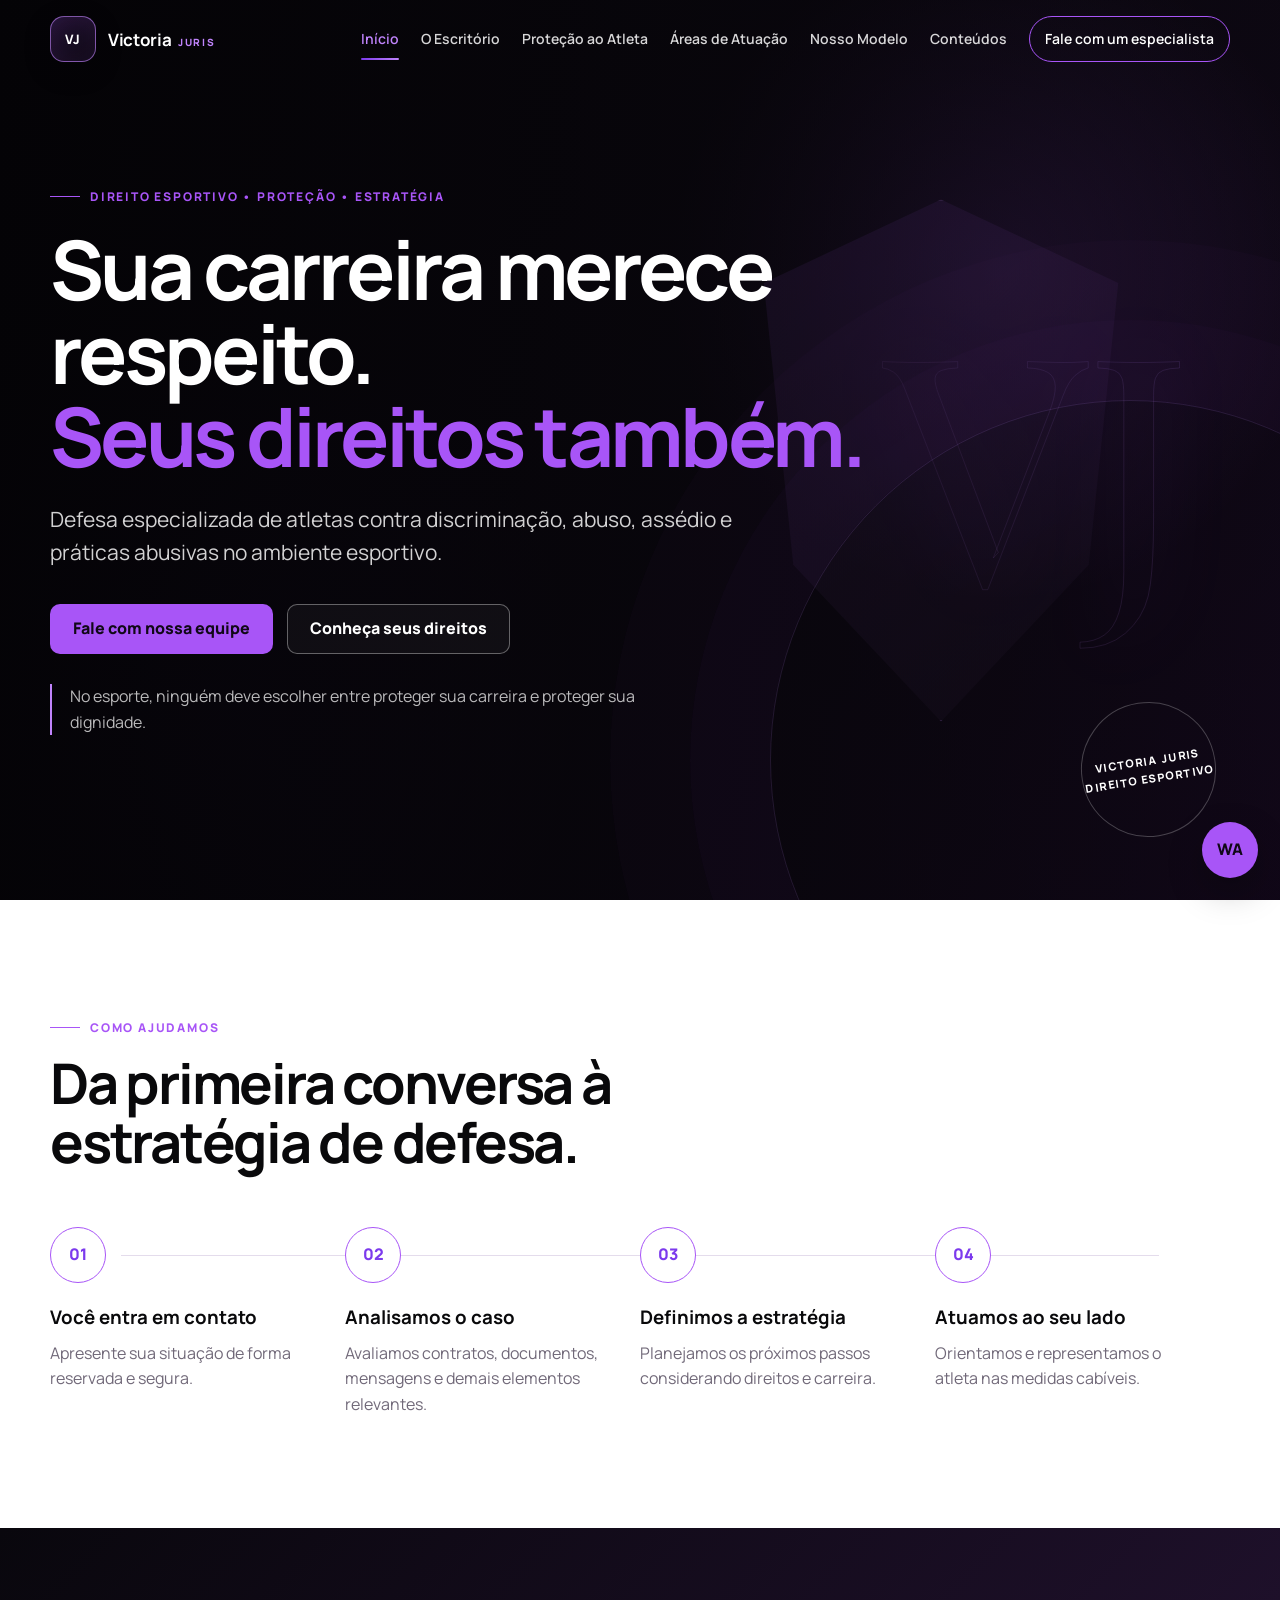
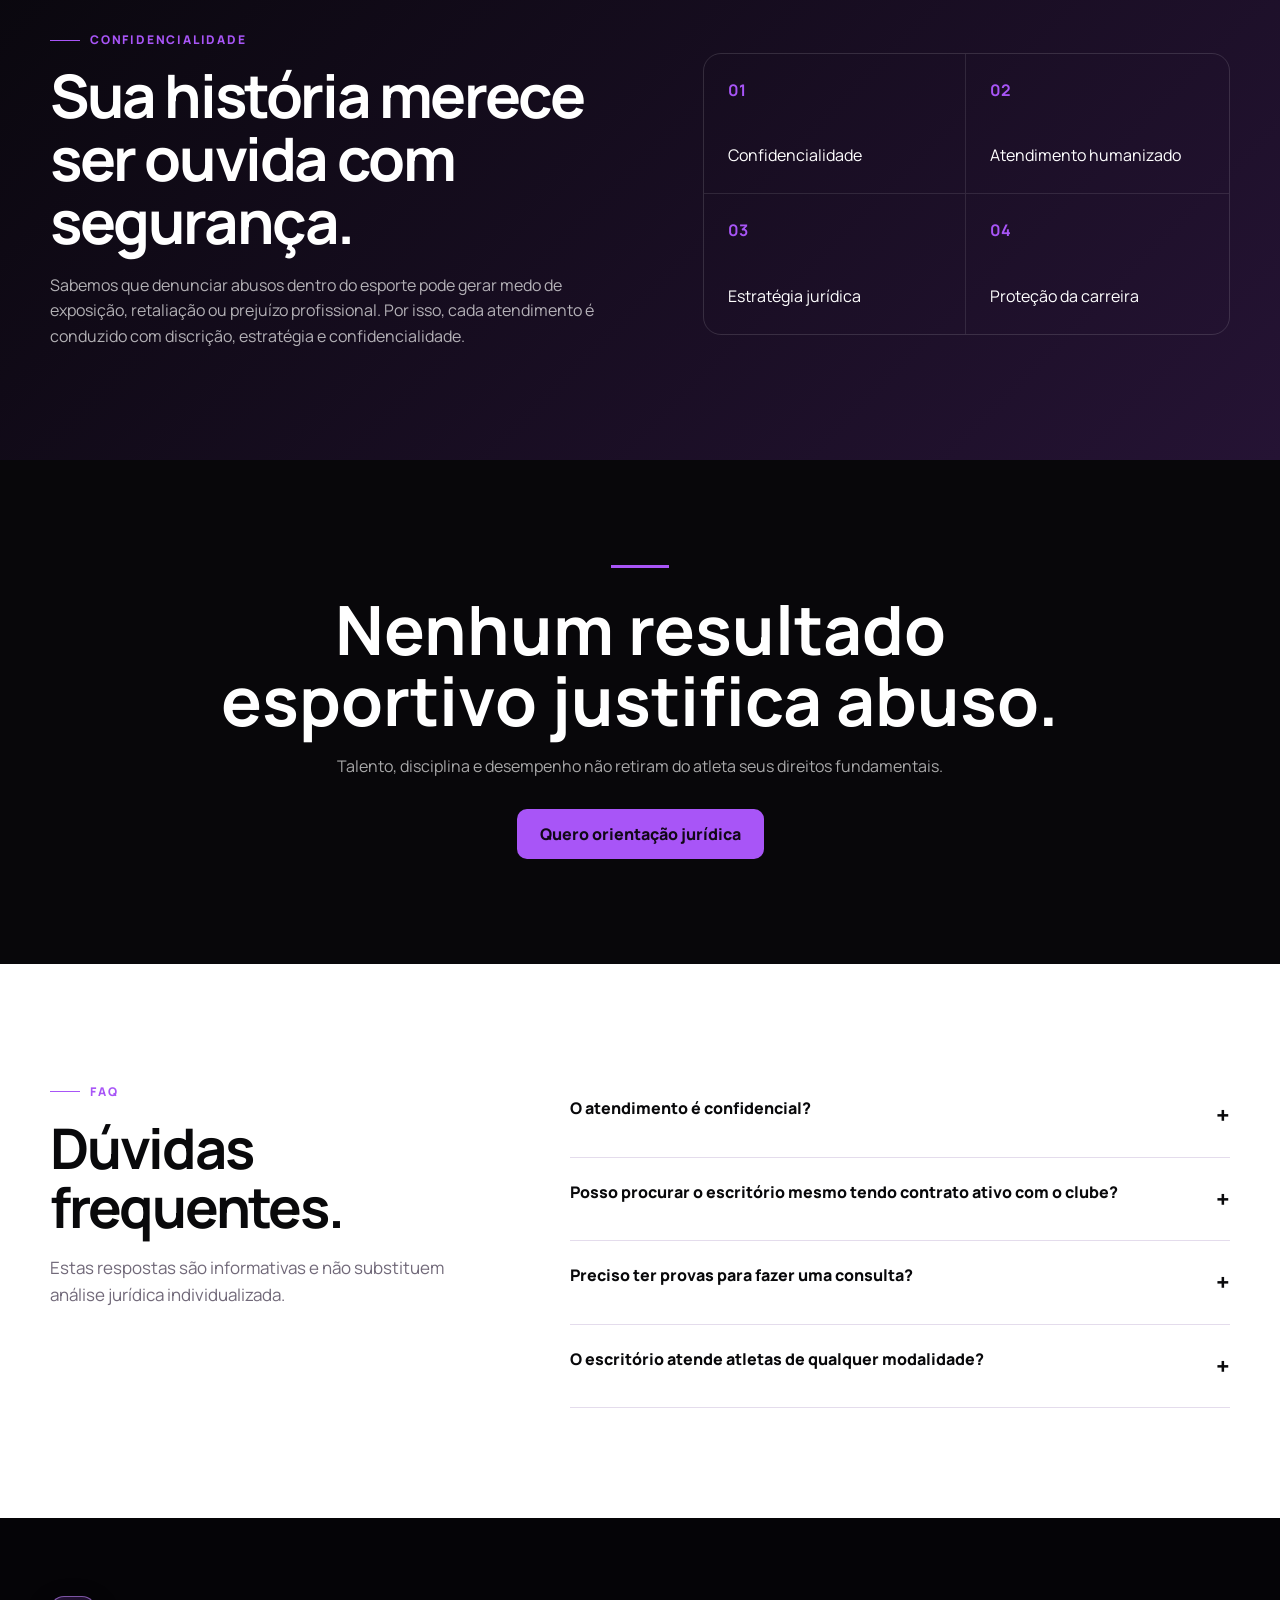
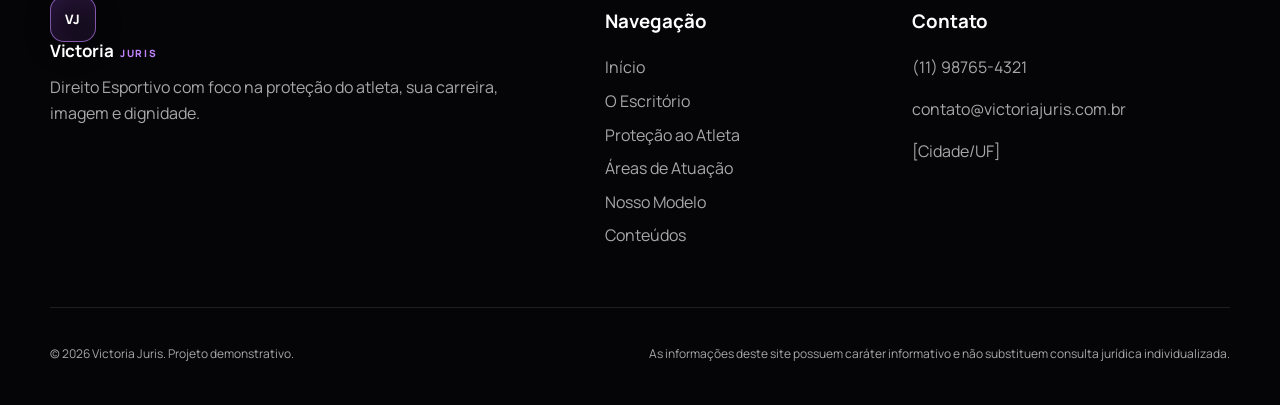
==== index.html @ dddde4f9 "Add files via upload" ====
<!DOCTYPE html>
<html lang="pt-BR">
<head>
  <meta charset="UTF-8" />
  <meta name="viewport" content="width=device-width, initial-scale=1.0" />
  <meta name="description" content="Escritório especializado em Direito Esportivo e proteção de atletas." />
  <title>Victoria Juris | Direito Esportivo</title>
  <link rel="preconnect" href="https://fonts.googleapis.com">
  <link rel="preconnect" href="https://fonts.gstatic.com" crossorigin>
  <link href="https://fonts.googleapis.com/css2?family=Manrope:wght@400;500;600;700;800&family=Playfair+Display:wght@700&display=swap" rel="stylesheet">
  <link rel="stylesheet" href="style.css" />
</head>
<body>
  <a class="skip-link" href="#conteudo">Pular para o conteúdo</a>

  <header class="site-header" id="header">
    <div class="container header-inner">
      <a class="brand" href="#inicio" aria-label="Victoria Juris - início">
        <span class="brand-mark">VJ</span>
        <span class="brand-text">Victoria <strong>Juris</strong></span>
      </a>

      <button class="menu-toggle" id="menuToggle" aria-label="Abrir menu" aria-expanded="false" aria-controls="mainNav">
        <span></span><span></span><span></span>
      </button>

      <nav class="main-nav" id="mainNav" aria-label="Navegação principal">
        <a href="index.html" class="active-page">Início</a>
        <a href="escritorio.html">O Escritório</a>
        <a href="protecao.html">Proteção ao Atleta</a>
        <a href="areas.html">Áreas de Atuação</a>
        <a href="modelo.html">Nosso Modelo</a>
        <a href="conteudos.html">Conteúdos</a>
        <a href="contato.html" class="nav-cta">Fale com um especialista</a>
      </nav>
    </div>
  </header>

  <main id="conteudo">
    <section class="hero" id="inicio">
      <div class="hero-overlay"></div>
      <div class="hero-grid-lines" aria-hidden="true"></div>
      <div class="container hero-content reveal">
        <span class="eyebrow">Direito Esportivo • Proteção • Estratégia</span>
        <h1>Sua carreira merece respeito.<br><span>Seus direitos também.</span></h1>
        <p class="hero-text">Defesa especializada de atletas contra discriminação, abuso, assédio e práticas abusivas no ambiente esportivo.</p>
        <div class="hero-actions">
          <a class="btn btn-primary" href="contato.html">Fale com nossa equipe</a>
          <a class="btn btn-secondary" href="conteudos.html">Conheça seus direitos</a>
        </div>
        <p class="hero-note">No esporte, ninguém deve escolher entre proteger sua carreira e proteger sua dignidade.</p>
      </div>
      <div class="hero-badge" aria-hidden="true">VICTORIA JURIS<br>DIREITO ESPORTIVO</div>
    </section>

    

    

    

    <section class="section process">
      <div class="container">
        <div class="section-heading reveal">
          <span class="section-kicker">Como ajudamos</span>
          <h2>Da primeira conversa à estratégia de defesa.</h2>
        </div>
        <div class="process-line">
          <article class="process-step reveal"><span>01</span><h3>Você entra em contato</h3><p>Apresente sua situação de forma reservada e segura.</p></article>
          <article class="process-step reveal"><span>02</span><h3>Analisamos o caso</h3><p>Avaliamos contratos, documentos, mensagens e demais elementos relevantes.</p></article>
          <article class="process-step reveal"><span>03</span><h3>Definimos a estratégia</h3><p>Planejamos os próximos passos considerando direitos e carreira.</p></article>
          <article class="process-step reveal"><span>04</span><h3>Atuamos ao seu lado</h3><p>Orientamos e representamos o atleta nas medidas cabíveis.</p></article>
        </div>
      </div>
    </section>

    <section class="confidentiality">
      <div class="container confidentiality-inner reveal">
        <div>
          <span class="section-kicker light">Confidencialidade</span>
          <h2>Sua história merece ser ouvida com segurança.</h2>
          <p>Sabemos que denunciar abusos dentro do esporte pode gerar medo de exposição, retaliação ou prejuízo profissional. Por isso, cada atendimento é conduzido com discrição, estratégia e confidencialidade.</p>
        </div>
        <div class="trust-grid">
          <div><strong>01</strong><span>Confidencialidade</span></div>
          <div><strong>02</strong><span>Atendimento humanizado</span></div>
          <div><strong>03</strong><span>Estratégia jurídica</span></div>
          <div><strong>04</strong><span>Proteção da carreira</span></div>
        </div>
      </div>
    </section>

    

    <section class="impact">
      <div class="container reveal">
        <span class="impact-line"></span>
        <h2>Nenhum resultado esportivo justifica abuso.</h2>
        <p>Talento, disciplina e desempenho não retiram do atleta seus direitos fundamentais.</p>
        <a class="btn btn-primary" href="contato.html">Quero orientação jurídica</a>
      </div>
    </section>

    <section class="section faq-section">
      <div class="container faq-layout">
        <div class="section-heading reveal">
          <span class="section-kicker">FAQ</span>
          <h2>Dúvidas frequentes.</h2>
          <p>Estas respostas são informativas e não substituem análise jurídica individualizada.</p>
        </div>
        <div class="faq-list">
          <div class="faq-item reveal">
            <button class="faq-question" aria-expanded="false">O atendimento é confidencial?<span>+</span></button>
            <div class="faq-answer"><p>Sim. O atendimento jurídico deve preservar a privacidade das informações compartilhadas, respeitadas as regras profissionais e legais aplicáveis.</p></div>
          </div>
          <div class="faq-item reveal">
            <button class="faq-question" aria-expanded="false">Posso procurar o escritório mesmo tendo contrato ativo com o clube?<span>+</span></button>
            <div class="faq-answer"><p>Sim. A existência de contrato ativo não impede a busca por orientação jurídica independente sobre direitos e obrigações.</p></div>
          </div>
          <div class="faq-item reveal">
            <button class="faq-question" aria-expanded="false">Preciso ter provas para fazer uma consulta?<span>+</span></button>
            <div class="faq-answer"><p>Não necessariamente. A consulta pode servir justamente para entender quais informações e documentos podem ser relevantes para avaliar a situação.</p></div>
          </div>
          <div class="faq-item reveal">
            <button class="faq-question" aria-expanded="false">O escritório atende atletas de qualquer modalidade?<span>+</span></button>
            <div class="faq-answer"><p>O projeto foi pensado para atender atletas de diferentes modalidades. O escopo final deve ser ajustado conforme a estrutura e especialização real da equipe.</p></div>
          </div>
        </div>
      </div>
    </section>

    
  </main>

  <a class="whatsapp-float" href="contato.html" aria-label="Fale com nossa equipe pelo WhatsApp" title="Fale com nossa equipe">WA</a>

  <footer class="site-footer">
    <div class="container footer-grid">
      <div>
        <a class="brand footer-brand" href="index.html">
          <span class="brand-mark">VJ</span>
          <span class="brand-text">Victoria <strong>Juris</strong></span>
        </a>
        <p>Direito Esportivo com foco na proteção do atleta, sua carreira, imagem e dignidade.</p>
      </div>
      <div>
        <h3>Navegação</h3>
        <a href="index.html">Início</a>
        <a href="escritorio.html">O Escritório</a>
        <a href="protecao.html">Proteção ao Atleta</a>
        <a href="areas.html">Áreas de Atuação</a>
        <a href="modelo.html">Nosso Modelo</a>
        <a href="conteudos.html">Conteúdos</a>
      </div>
      <div>
        <h3>Contato</h3>
        <p>(11) 98765-4321</p>
        <p>contato@victoriajuris.com.br</p>
        <p>[Cidade/UF]</p>
      </div>
    </div>
    <div class="container footer-bottom">
      <p>© 2026 Victoria Juris. Projeto demonstrativo.</p>
      <p>As informações deste site possuem caráter informativo e não substituem consulta jurídica individualizada.</p>
    </div>
  </footer>

  <script src="script.js"></script>
</body>
</html>
---- style.css ----
:root{
  --navy:#09090b;
  --navy-2:#15101f;
  --blue:#7c3aed;
  --green:#a855f7;
  --green-dark:#7c3aed;
  --gold:#c084fc;
  --white:#ffffff;
  --off:#f7f4fa;
  --text:#18131f;
  --muted:#716979;
  --line:#e4dcec;
  --radius:18px;
  --shadow:0 18px 50px rgba(8,27,45,.10);
  --container:min(1180px, calc(100% - 40px));
}
*{box-sizing:border-box}
html{scroll-behavior:smooth}
body{margin:0;font-family:"Manrope",sans-serif;color:var(--text);background:#fff;line-height:1.6}
img{max-width:100%;display:block}
a{text-decoration:none;color:inherit}
button,input,textarea,select{font:inherit}
button{cursor:pointer}
.container{width:var(--container);margin-inline:auto}
.skip-link{position:fixed;left:16px;top:-60px;z-index:9999;background:#fff;color:#000;padding:10px 14px;border-radius:8px}
.skip-link:focus{top:16px}
.site-header{position:fixed;inset:0 0 auto;z-index:1000;transition:.3s ease;border-bottom:1px solid transparent}
.site-header.scrolled{background:rgba(7,5,10,.94);backdrop-filter:blur(12px);border-bottom-color:rgba(255,255,255,.08)}
.header-inner{height:78px;display:flex;align-items:center;justify-content:space-between;gap:24px}
.brand{display:flex;align-items:center;gap:11px;color:#fff;font-weight:700;white-space:nowrap}
.brand-mark{width:40px;height:40px;border:1px solid rgba(255,255,255,.4);display:grid;place-items:center;border-radius:50%;font-family:"Playfair Display",serif;font-size:22px}
.brand-text strong{color:var(--green);font-weight:800}
.main-nav{display:flex;align-items:center;gap:22px;color:rgba(255,255,255,.84);font-size:14px;font-weight:600}
.main-nav a{transition:.2s}
.main-nav a:hover,.main-nav a:focus-visible{color:#fff}
.nav-cta{border:1px solid var(--green);padding:11px 15px;border-radius:999px;color:#fff!important}
.menu-toggle{display:none;background:none;border:0;width:42px;height:42px;padding:8px}
.menu-toggle span{display:block;height:2px;background:#fff;margin:6px 0}
.hero{
  min-height:100vh;
  position:relative;
  display:flex;
  align-items:center;
  color:#fff;
  background:
    radial-gradient(circle at 78% 30%, rgba(168,85,247,.20), transparent 28%),
    radial-gradient(circle at 15% 78%, rgba(124,58,237,.14), transparent 30%),
    linear-gradient(135deg,#050407 0%,#0c0811 52%,#13081b 100%);
  overflow:hidden
}
.hero-overlay{position:absolute;inset:0;background:linear-gradient(180deg,rgba(0,0,0,.08),rgba(0,0,0,.36))}
.hero-grid-lines{position:absolute;right:-180px;bottom:-180px;width:680px;height:680px;border:1px solid rgba(255,255,255,.12);border-radius:50%;box-shadow:0 0 0 80px rgba(255,255,255,.035),0 0 0 160px rgba(255,255,255,.025)}
.hero-content{position:relative;z-index:2;padding-top:120px;padding-bottom:90px}
.eyebrow,.section-kicker{display:inline-flex;align-items:center;gap:10px;text-transform:uppercase;letter-spacing:.15em;font-size:12px;font-weight:800;color:var(--green)}
.eyebrow:before,.section-kicker:before{content:"";width:30px;height:1px;background:currentColor}
.hero h1{font-size:clamp(44px,7vw,82px);line-height:1.02;letter-spacing:-.045em;max-width:900px;margin:22px 0 24px}
.hero h1 span{color:var(--green)}
.hero-text{font-size:clamp(17px,2vw,21px);max-width:690px;color:rgba(255,255,255,.82)}
.hero-actions{display:flex;gap:14px;flex-wrap:wrap;margin:34px 0 30px}
.btn{display:inline-flex;align-items:center;justify-content:center;min-height:50px;padding:0 22px;border-radius:10px;border:1px solid transparent;font-weight:800;transition:.2s ease}
.btn-primary{background:var(--green);color:#110817}
.btn-primary:hover{background:#c084fc;transform:translateY(-2px)}
.btn-secondary{border-color:rgba(255,255,255,.35);color:#fff;background:rgba(255,255,255,.04)}
.btn-secondary:hover{background:rgba(255,255,255,.12)}
.hero-note{max-width:650px;padding-left:18px;border-left:2px solid var(--gold);color:rgba(255,255,255,.72)}
.hero-badge{position:absolute;right:5%;bottom:7%;z-index:2;border:1px solid rgba(255,255,255,.24);border-radius:50%;width:135px;height:135px;display:grid;place-items:center;text-align:center;font-size:11px;letter-spacing:.14em;font-weight:800;transform:rotate(-9deg)}
.section{padding:110px 0}
.split{display:grid;grid-template-columns:1fr 1fr;gap:80px;align-items:start}
.section-heading{max-width:780px}
.section-heading.centered{text-align:center;margin-inline:auto}
.section-heading.centered .section-kicker{justify-content:center}
.section-heading h2{font-size:clamp(34px,5vw,56px);line-height:1.06;letter-spacing:-.04em;margin:16px 0 18px;color:var(--navy)}
.section-heading p{color:var(--muted);font-size:17px}
.intro-copy{font-size:18px;color:var(--muted)}
.issue-grid{display:grid;grid-template-columns:repeat(3,1fr);gap:18px;margin-top:58px}
.issue-card,.area-card{border:1px solid var(--line);border-radius:var(--radius);padding:28px;background:#fff;transition:.25s ease}
.issue-card:hover,.area-card:hover{transform:translateY(-5px);box-shadow:var(--shadow);border-color:#bfcfd6}
.issue-card span{font-size:12px;color:var(--green-dark);font-weight:800}
.issue-card h3,.area-card h3{margin:14px 0 8px;color:var(--navy)}
.issue-card p,.area-card p{margin:0;color:var(--muted)}
.protection{background:var(--off)}
.pillar-grid{display:grid;grid-template-columns:repeat(3,1fr);gap:22px;margin-top:52px}
.pillar-card{background:#fff;border-radius:22px;padding:38px;box-shadow:0 10px 30px rgba(43,16,63,.08)}
.pillar-card.featured{background:var(--navy);color:#fff;transform:translateY(-12px)}
.pillar-card h3{font-size:28px;margin:22px 0 10px}
.pillar-card:not(.featured) h3{color:var(--navy)}
.pillar-card p{color:var(--muted)}
.pillar-card.featured p{color:rgba(255,255,255,.72)}
.pillar-number{width:52px;height:52px;border:1px solid var(--line);display:grid;place-items:center;border-radius:50%;color:var(--green-dark);font-weight:800}
.featured .pillar-number{border-color:rgba(255,255,255,.2);color:var(--green)}
.areas-grid{display:grid;grid-template-columns:repeat(4,1fr);gap:16px;margin-top:48px}
.model{background:var(--navy);color:#fff}
.model .section-heading h2{color:#fff}
.model .section-heading p{color:rgba(255,255,255,.62)}
.model-tabs{display:grid;grid-template-columns:repeat(5,1fr);margin:54px 0 26px;border:1px solid rgba(255,255,255,.14);border-radius:16px;overflow:hidden}
.model-tab{border:0;border-right:1px solid rgba(255,255,255,.12);background:transparent;color:rgba(255,255,255,.58);padding:20px 12px;display:flex;flex-direction:column;gap:5px;align-items:center}
.model-tab:last-child{border-right:0}
.model-tab b{font-size:12px;color:var(--green)}
.model-tab span{font-weight:700}
.model-tab.active{background:var(--green);color:#110817}
.model-tab.active b{color:#110817}
.model-panel{display:none;background:#171020;border:1px solid rgba(255,255,255,.1);border-radius:22px;padding:36px}
.model-panel.active{display:block;animation:fadePanel .35s ease}
@keyframes fadePanel{from{opacity:0;transform:translateY(8px)}to{opacity:1;transform:none}}
.panel-number{color:var(--green);font-size:13px;font-weight:800}
.model-panel h3{font-size:34px;margin:6px 0 8px}
.panel-lead{color:rgba(255,255,255,.68);max-width:800px}
.panel-columns{display:grid;grid-template-columns:repeat(3,1fr);gap:26px;margin-top:30px;padding-top:28px;border-top:1px solid rgba(255,255,255,.1)}
.panel-columns h4{color:var(--green);margin:0 0 7px}
.panel-columns p{color:rgba(255,255,255,.66);margin:0}
.process-line{display:grid;grid-template-columns:repeat(4,1fr);gap:0;margin-top:55px;position:relative}
.process-line:before{content:"";position:absolute;left:6%;right:6%;top:28px;height:1px;background:var(--line)}
.process-step{position:relative;padding-right:30px}
.process-step span{position:relative;z-index:1;width:56px;height:56px;border-radius:50%;background:#fff;border:1px solid var(--green);display:grid;place-items:center;color:var(--green-dark);font-weight:800}
.process-step h3{color:var(--navy);margin:20px 0 8px}
.process-step p{color:var(--muted);margin:0}
.confidentiality{background:linear-gradient(135deg,#09070d,#251334);color:#fff;padding:95px 0}
.confidentiality-inner{display:grid;grid-template-columns:1.05fr .95fr;gap:70px;align-items:center}
.section-kicker.light{color:var(--green)}
.confidentiality h2{font-size:clamp(36px,5vw,60px);line-height:1.05;letter-spacing:-.04em;margin:14px 0 20px}
.confidentiality p{color:rgba(255,255,255,.68)}
.trust-grid{display:grid;grid-template-columns:1fr 1fr;border:1px solid rgba(255,255,255,.13);border-radius:18px;overflow:hidden}
.trust-grid div{min-height:140px;padding:24px;display:flex;flex-direction:column;justify-content:space-between;border-right:1px solid rgba(255,255,255,.1);border-bottom:1px solid rgba(255,255,255,.1)}
.trust-grid div:nth-child(even){border-right:0}
.trust-grid div:nth-last-child(-n+2){border-bottom:0}
.trust-grid strong{color:var(--green)}
.article-grid{display:grid;grid-template-columns:repeat(4,1fr);gap:18px;margin-top:46px}
.article-card{border-top:3px solid var(--navy);background:var(--off);padding:28px;border-radius:0 0 16px 16px;min-height:260px;display:flex;flex-direction:column}
.article-card>span{font-size:12px;text-transform:uppercase;letter-spacing:.12em;color:var(--green-dark);font-weight:800}
.article-card h3{color:var(--navy);font-size:21px}
.article-card a{margin-top:auto;font-weight:800;color:var(--blue)}
.impact{padding:105px 0;background:#08070a;color:#fff;text-align:center}
.impact-line{display:block;width:58px;height:3px;background:var(--green);margin:0 auto 26px}
.impact h2{font-size:clamp(40px,6vw,68px);line-height:1.04;max-width:920px;margin:0 auto 18px}
.impact p{color:rgba(255,255,255,.65);margin-bottom:30px}
.faq-layout{display:grid;grid-template-columns:.8fr 1.2fr;gap:80px}
.faq-item{border-bottom:1px solid var(--line)}
.faq-question{width:100%;border:0;background:transparent;padding:22px 0;display:flex;justify-content:space-between;gap:20px;text-align:left;color:var(--navy);font-weight:800}
.faq-question span{font-size:24px;transition:.2s}
.faq-question[aria-expanded="true"] span{transform:rotate(45deg)}
.faq-answer{display:grid;grid-template-rows:0fr;transition:.3s ease}
.faq-answer>p{overflow:hidden;margin:0;color:var(--muted)}
.faq-item.open .faq-answer{grid-template-rows:1fr}
.faq-item.open .faq-answer>p{padding-bottom:22px}
.contact{background:var(--off)}
.contact-layout{display:grid;grid-template-columns:.85fr 1.15fr;gap:70px}
.contact-copy h2{font-size:clamp(38px,5vw,58px);line-height:1.05;color:var(--navy);margin:15px 0}
.contact-copy>p{color:var(--muted)}
.contact-info{margin-top:35px;padding-top:25px;border-top:1px solid var(--line);display:grid;gap:8px}
.contact-form{background:#fff;padding:34px;border-radius:22px;box-shadow:var(--shadow)}
.contact-form label{display:flex;flex-direction:column;gap:7px;font-weight:700;font-size:14px;margin-bottom:16px}
.contact-form small{font-weight:500;color:var(--muted)}
.field-row{display:grid;grid-template-columns:1fr 1fr;gap:14px}
.contact-form input,.contact-form textarea,.contact-form select{width:100%;border:1px solid var(--line);border-radius:10px;padding:13px 14px;background:#fbfcfc;outline:none}
.contact-form input:focus,.contact-form textarea:focus,.contact-form select:focus{border-color:var(--green-dark);box-shadow:0 0 0 3px rgba(168,85,247,.15)}
.check-label{flex-direction:row!important;align-items:flex-start!important;font-weight:500!important}
.check-label input{width:auto;margin-top:4px}
.btn.full{width:100%;border:0}
.form-status{min-height:24px;font-size:14px;color:var(--green-dark);margin:10px 0 0}
.whatsapp-float{position:fixed;right:22px;bottom:22px;width:56px;height:56px;border-radius:50%;display:grid;place-items:center;background:var(--green);color:#110817;font-weight:900;z-index:950;box-shadow:0 14px 35px rgba(0,0,0,.25)}
.site-footer{background:#050407;color:rgba(255,255,255,.65);padding:70px 0 30px}
.footer-grid{display:grid;grid-template-columns:1.4fr .7fr .9fr;gap:60px}
.footer-brand{margin-bottom:18px}
.footer-grid h3{color:#fff}
.footer-grid a{display:block;margin:8px 0}
.footer-bottom{display:flex;justify-content:space-between;gap:25px;border-top:1px solid rgba(255,255,255,.1);margin-top:50px;padding-top:24px;font-size:12px}
.reveal{opacity:0;transform:translateY(22px);transition:opacity .65s ease,transform .65s ease}
.reveal.visible{opacity:1;transform:none}
:focus-visible{outline:3px solid rgba(168,85,247,.5);outline-offset:3px}
@media (max-width:980px){
  .menu-toggle{display:block}
  .main-nav{position:absolute;top:78px;left:20px;right:20px;background:#0b0710;border:1px solid rgba(255,255,255,.12);border-radius:16px;padding:18px;display:none;flex-direction:column;align-items:stretch;gap:4px;box-shadow:var(--shadow)}
  .main-nav.open{display:flex}
  .main-nav a{padding:11px 8px}
  .nav-cta{text-align:center;margin-top:6px}
  .issue-grid{grid-template-columns:repeat(2,1fr)}
  .areas-grid{grid-template-columns:repeat(2,1fr)}
  .article-grid{grid-template-columns:repeat(2,1fr)}
  .panel-columns{grid-template-columns:1fr}
  .faq-layout,.contact-layout,.confidentiality-inner,.split{grid-template-columns:1fr;gap:42px}
}
@media (max-width:720px){
  :root{--container:min(100% - 28px,1180px)}
  .header-inner{height:70px}
  .main-nav{top:70px;left:14px;right:14px}
  .hero{min-height:94vh;background-position:60% center}
  .hero-content{padding-top:120px}
  .hero h1{font-size:44px}
  .hero-badge{display:none}
  .section{padding:78px 0}
  .issue-grid,.pillar-grid,.areas-grid,.article-grid{grid-template-columns:1fr}
  .pillar-card.featured{transform:none}
  .model-tabs{grid-template-columns:1fr;margin-top:38px}
  .model-tab{display:flex;flex-direction:row;justify-content:flex-start;gap:14px;border-right:0;border-bottom:1px solid rgba(255,255,255,.1);padding:14px 18px}
  .model-tab:last-child{border-bottom:0}
  .model-panel{padding:25px}
  .model-panel h3{font-size:28px}
  .process-line{grid-template-columns:1fr;gap:30px}
  .process-line:before{left:28px;right:auto;top:10px;bottom:10px;width:1px;height:auto}
  .process-step{padding-left:78px;padding-right:0}
  .process-step span{position:absolute;left:0;top:0}
  .field-row{grid-template-columns:1fr;gap:0}
  .contact-form{padding:24px}
  .footer-grid{grid-template-columns:1fr}
  .footer-bottom{flex-direction:column}
}

/* ===== Victoria Juris / multi-page additions ===== */
.brand-mark{
  width:46px;
  height:46px;
  border-radius:14px 14px 18px 18px;
  border:1px solid rgba(192,132,252,.65);
  color:#fff;
  font-size:14px;
  letter-spacing:-.04em;
  background:linear-gradient(145deg,rgba(168,85,247,.16),rgba(255,255,255,.02));
  box-shadow:inset 0 0 22px rgba(168,85,247,.08);
}
.brand-text{font-family:"Playfair Display",serif;font-size:18px;letter-spacing:.02em}
.brand-text strong{font-family:"Manrope",sans-serif;letter-spacing:.08em;text-transform:uppercase;font-size:11px;margin-left:4px}

.hero::before{
  content:"VJ";
  position:absolute;
  right:7vw;
  top:50%;
  transform:translateY(-48%);
  font-family:"Playfair Display",serif;
  font-size:clamp(180px,25vw,430px);
  line-height:.8;
  color:transparent;
  -webkit-text-stroke:1px rgba(192,132,252,.20);
  text-shadow:0 0 80px rgba(168,85,247,.11);
  pointer-events:none;
}
.hero::after{
  content:"";
  position:absolute;
  width:420px;height:520px;
  right:10%;top:50%;
  transform:translateY(-48%);
  clip-path:polygon(50% 0,92% 16%,85% 70%,50% 100%,15% 70%,8% 16%);
  border:1px solid rgba(192,132,252,.28);
  background:linear-gradient(145deg,rgba(168,85,247,.08),rgba(255,255,255,.01));
  box-shadow:0 0 80px rgba(168,85,247,.08);
  pointer-events:none;
}
.hero-overlay{
  background:
    linear-gradient(90deg,rgba(4,3,6,.96) 0%,rgba(7,5,10,.84) 52%,rgba(11,6,16,.30) 100%);
}
.hero-grid-lines{
  right:-210px;bottom:-220px;width:720px;height:720px;
  border-color:rgba(192,132,252,.14);
  box-shadow:0 0 0 80px rgba(168,85,247,.02),0 0 0 160px rgba(168,85,247,.015)
}

/* Internal page */
.inner-page{background:#070609;color:#fff;min-height:100vh}
.inner-page .site-header{background:rgba(7,5,10,.96);border-bottom-color:rgba(255,255,255,.07)}
.page-hero{
  padding:150px 0 85px;
  position:relative;
  overflow:hidden;
  background:
    radial-gradient(circle at 82% 44%,rgba(168,85,247,.20),transparent 25%),
    linear-gradient(135deg,#070609,#120a18);
  border-bottom:1px solid rgba(255,255,255,.08)
}
.page-hero::after{
  content:"VJ";
  position:absolute;
  right:8%;top:46%;
  transform:translateY(-50%);
  font-family:"Playfair Display",serif;
  font-size:clamp(120px,20vw,300px);
  color:transparent;
  -webkit-text-stroke:1px rgba(192,132,252,.22);
}
.breadcrumbs{font-size:12px;color:rgba(255,255,255,.48);margin-bottom:24px}
.breadcrumbs a{color:rgba(255,255,255,.7)}
.page-hero h1{font-size:clamp(44px,7vw,76px);line-height:1;margin:0 0 18px;letter-spacing:-.045em}
.page-hero p{max-width:720px;color:rgba(255,255,255,.68);font-size:18px}
.page-section{padding:90px 0;border-bottom:1px solid rgba(255,255,255,.08)}
.office-grid{display:grid;grid-template-columns:1fr 1fr;gap:70px;align-items:start}
.office-heading h2{font-size:clamp(34px,5vw,52px);line-height:1.08;margin:12px 0 20px}
.office-copy{color:rgba(255,255,255,.68);font-size:17px}
.office-values{display:grid;gap:14px}
.value-card{
  display:grid;grid-template-columns:52px 1fr;gap:16px;
  padding:20px;border:1px solid rgba(255,255,255,.10);
  border-radius:16px;background:rgba(255,255,255,.025)
}
.value-icon{width:52px;height:52px;border:1px solid rgba(168,85,247,.5);border-radius:50%;display:grid;place-items:center;color:#c084fc;font-weight:800}
.value-card h3{margin:0 0 4px;color:#c084fc;font-size:14px;text-transform:uppercase;letter-spacing:.08em}
.value-card p{margin:0;color:rgba(255,255,255,.66)}

.differentials-grid{display:grid;grid-template-columns:repeat(5,1fr);gap:14px;margin-top:38px}
.diff-card{
  min-height:215px;padding:22px;border-radius:16px;
  background:linear-gradient(180deg,rgba(168,85,247,.075),rgba(255,255,255,.02));
  border:1px solid rgba(255,255,255,.09)
}
.diff-card span{display:grid;place-items:center;width:42px;height:42px;border:1px solid rgba(168,85,247,.45);border-radius:12px;color:#c084fc;font-weight:800;margin-bottom:35px}
.diff-card h3{font-size:16px;color:#c084fc;margin:0 0 8px}
.diff-card p{font-size:14px;color:rgba(255,255,255,.6);margin:0}

.office-areas-wrap{display:grid;grid-template-columns:1.2fr .8fr;gap:28px;margin-top:35px}
.office-areas-list{
  display:grid;grid-template-columns:1fr 1fr;gap:10px 28px;
  padding:30px;border:1px solid rgba(255,255,255,.09);border-radius:18px;background:rgba(255,255,255,.02)
}
.office-areas-list div{position:relative;padding-left:16px;color:rgba(255,255,255,.72)}
.office-areas-list div::before{content:"";position:absolute;left:0;top:.7em;width:5px;height:5px;border-radius:50%;background:#a855f7}
.audience-card{
  padding:30px;border:1px solid rgba(168,85,247,.35);border-radius:18px;
  background:radial-gradient(circle at 100% 0,rgba(168,85,247,.14),transparent 45%),rgba(255,255,255,.02)
}
.audience-card h3{color:#c084fc;margin-top:0;font-size:24px}
.audience-card p{color:rgba(255,255,255,.65)}
.sport-dots{display:flex;flex-wrap:wrap;gap:10px;margin-top:24px}
.sport-dots span{min-width:44px;height:44px;border-radius:50%;border:1px solid rgba(168,85,247,.45);display:grid;place-items:center;color:#c084fc;font-weight:800;font-size:12px}

.commitment{
  display:grid;grid-template-columns:1fr .9fr;gap:60px;align-items:center;
  padding:45px;border-radius:22px;border:1px solid rgba(255,255,255,.09);
  background:linear-gradient(135deg,rgba(168,85,247,.07),rgba(255,255,255,.02))
}
.commitment blockquote{margin:0;font-family:"Playfair Display",serif;font-size:clamp(30px,4vw,48px);line-height:1.08;color:#c084fc}
.commitment p{color:rgba(255,255,255,.68)}

.inner-page .site-footer{border-top:1px solid rgba(255,255,255,.08)}
@media(max-width:980px){
  .hero::after{opacity:.45;right:-10%}
  .office-grid,.office-areas-wrap,.commitment{grid-template-columns:1fr}
  .differentials-grid{grid-template-columns:repeat(2,1fr)}
}
@media(max-width:720px){
  .hero::before{right:-25%;opacity:.6}
  .hero::after{width:280px;height:350px;right:-28%;opacity:.3}
  .page-hero::after{right:-25%;opacity:.6}
  .differentials-grid,.office-areas-list{grid-template-columns:1fr}
}

/* ===== Navegação em páginas separadas ===== */
.main-nav a.active-page{
  color:#c084fc;
  position:relative;
}
.main-nav a.active-page::after{
  content:"";
  position:absolute;
  left:0;right:0;bottom:-10px;
  height:2px;
  background:linear-gradient(90deg,#7c3aed,#c084fc);
  border-radius:99px;
}
.inner-page .pillar-card,
.inner-page .issue-card,
.inner-page .area-card,
.inner-page .article-card{
  background:linear-gradient(180deg,rgba(255,255,255,.045),rgba(255,255,255,.018));
  border-color:rgba(255,255,255,.10);
  color:#fff;
}
.inner-page .pillar-card h3,
.inner-page .issue-card h3,
.inner-page .area-card h3,
.inner-page .article-card h3{color:#fff}
.inner-page .pillar-card p,
.inner-page .issue-card p,
.inner-page .area-card p,
.inner-page .article-card p{color:rgba(255,255,255,.60)}
.inner-page .pillar-card.featured{
  background:linear-gradient(145deg,rgba(124,58,237,.35),rgba(20,11,29,.95));
  border:1px solid rgba(192,132,252,.35);
}
.page-areas-grid{grid-template-columns:repeat(3,1fr)}
.area-index{display:block;color:#a855f7;font-size:12px;font-weight:800;margin-bottom:18px}
.content-page-grid{grid-template-columns:repeat(3,1fr)}
.content-page-grid .article-card{min-height:300px}
.model-page-section{background:#070609}
.model-page-section .section-heading h2{color:#fff}
.model-page-section .section-heading p{color:rgba(255,255,255,.62)}
.contact-layout .contact-copy h2{color:#fff}
.inner-page .contact-form{background:#0d0a11;border:1px solid rgba(255,255,255,.10);box-shadow:none}
.inner-page .contact-form input,
.inner-page .contact-form textarea,
.inner-page .contact-form select{
  background:#120e17;color:#fff;border-color:rgba(255,255,255,.12)
}
.inner-page .contact-form input::placeholder,
.inner-page .contact-form textarea::placeholder{color:rgba(255,255,255,.32)}
.inner-page .contact-info{border-top-color:rgba(255,255,255,.10)}
.inner-page .contact-copy>p,
.inner-page .contact-info{color:rgba(255,255,255,.65)}
@media(max-width:980px){
  .page-areas-grid,.content-page-grid{grid-template-columns:repeat(2,1fr)}
}
@media(max-width:720px){
  .main-nav a.active-page::after{bottom:4px}
  .page-areas-grid,.content-page-grid{grid-template-columns:1fr}
}

/* ===== Brand polish v4 ===== */
.brand{
  display:inline-flex;
  align-items:center;
  gap:12px;
  text-decoration:none;
  white-space:nowrap;
}
.brand-mark{
  flex:0 0 46px;
  width:46px;
  height:46px;
  display:grid;
  place-items:center;
  border-radius:14px;
  border:1px solid rgba(192,132,252,.62);
  background:linear-gradient(145deg,rgba(168,85,247,.18),rgba(15,10,20,.92));
  box-shadow:inset 0 0 22px rgba(168,85,247,.08),0 8px 28px rgba(0,0,0,.18);
  font-family:"Manrope",sans-serif;
  font-size:13px;
  line-height:1;
  font-weight:800;
  letter-spacing:.04em;
  color:#fff;
}
.brand-text{
  display:flex;
  align-items:baseline;
  gap:7px;
  font-family:"Manrope",sans-serif;
  font-size:17px;
  line-height:1;
  font-weight:700;
  letter-spacing:-.02em;
  color:#fff;
}
.brand-text strong{
  margin:0;
  font-family:"Manrope",sans-serif;
  font-size:10px;
  line-height:1;
  font-weight:800;
  letter-spacing:.16em;
  text-transform:uppercase;
  color:#c084fc;
}
.footer-brand .brand-text{color:#fff}
@media(max-width:720px){
  .brand{gap:9px}
  .brand-mark{width:40px;height:40px;flex-basis:40px;font-size:12px}
  .brand-text{font-size:15px;gap:5px}
  .brand-text strong{font-size:9px;letter-spacing:.13em}
}
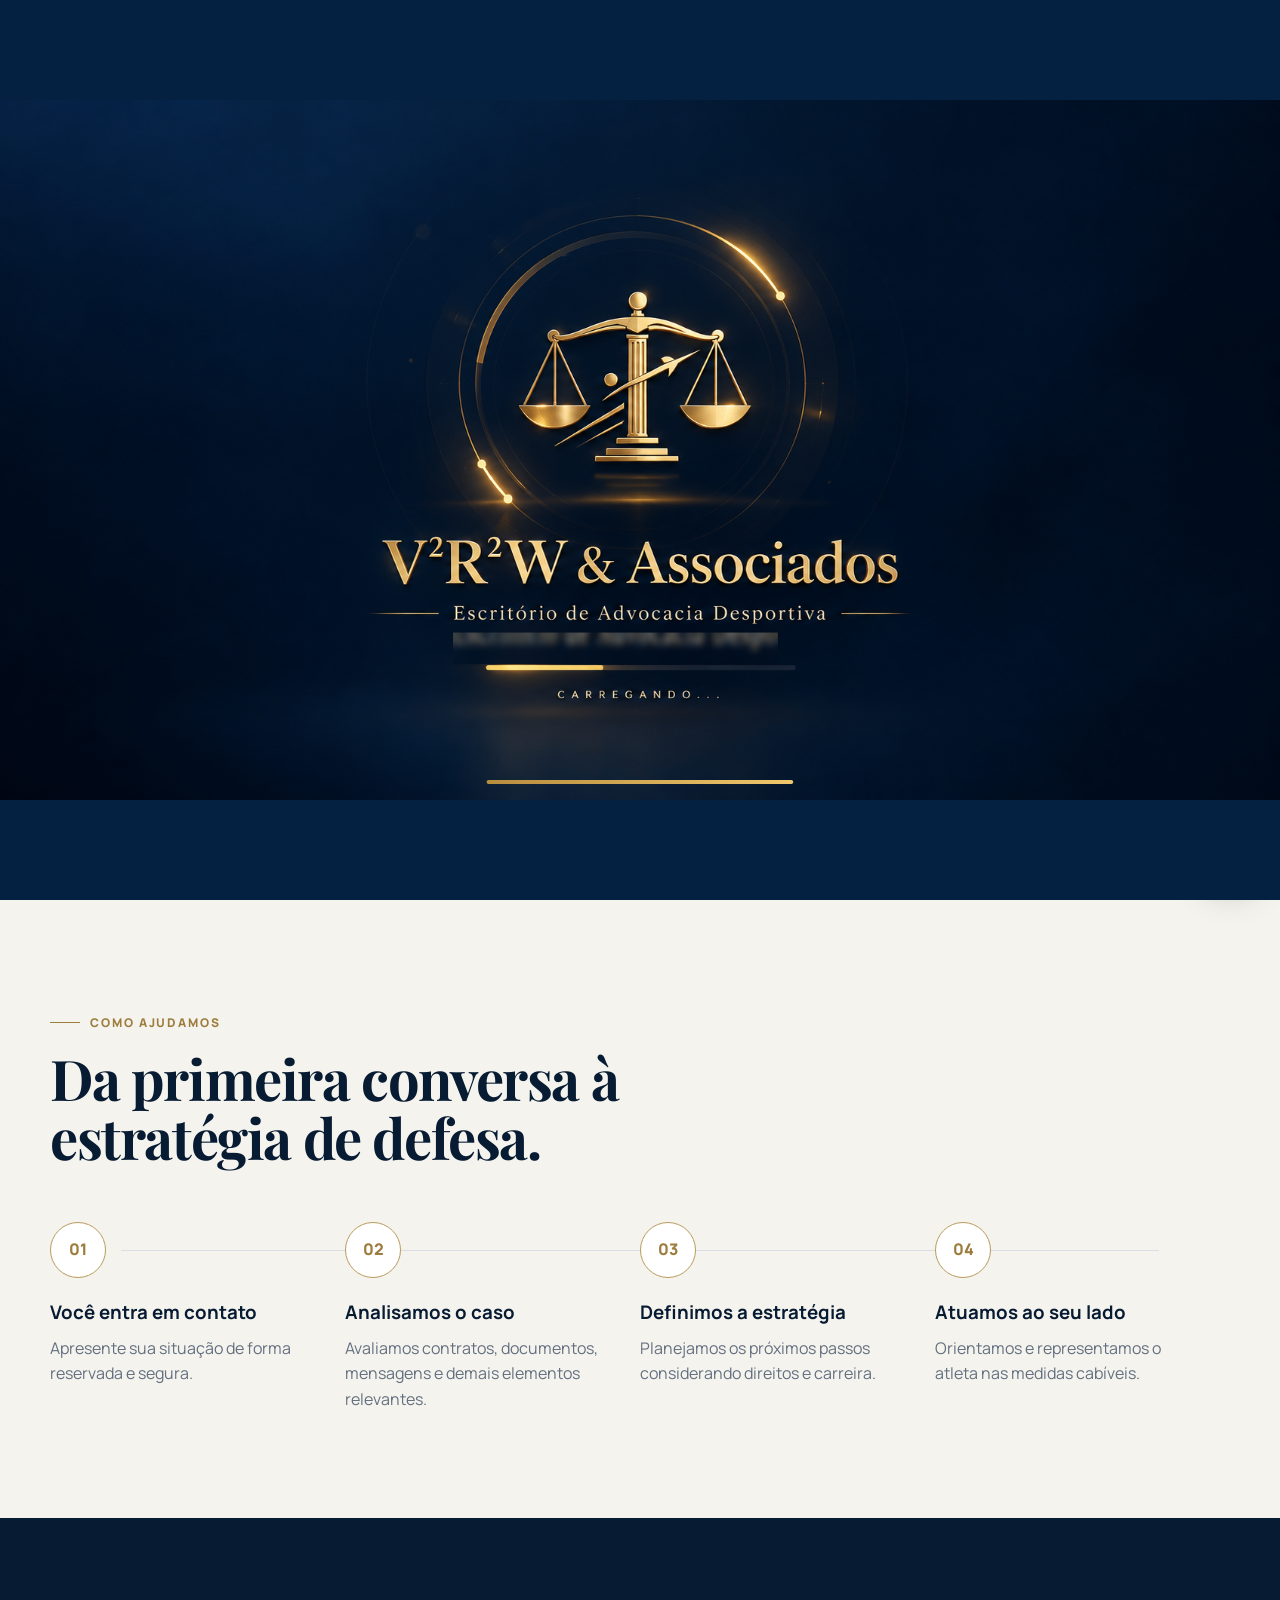
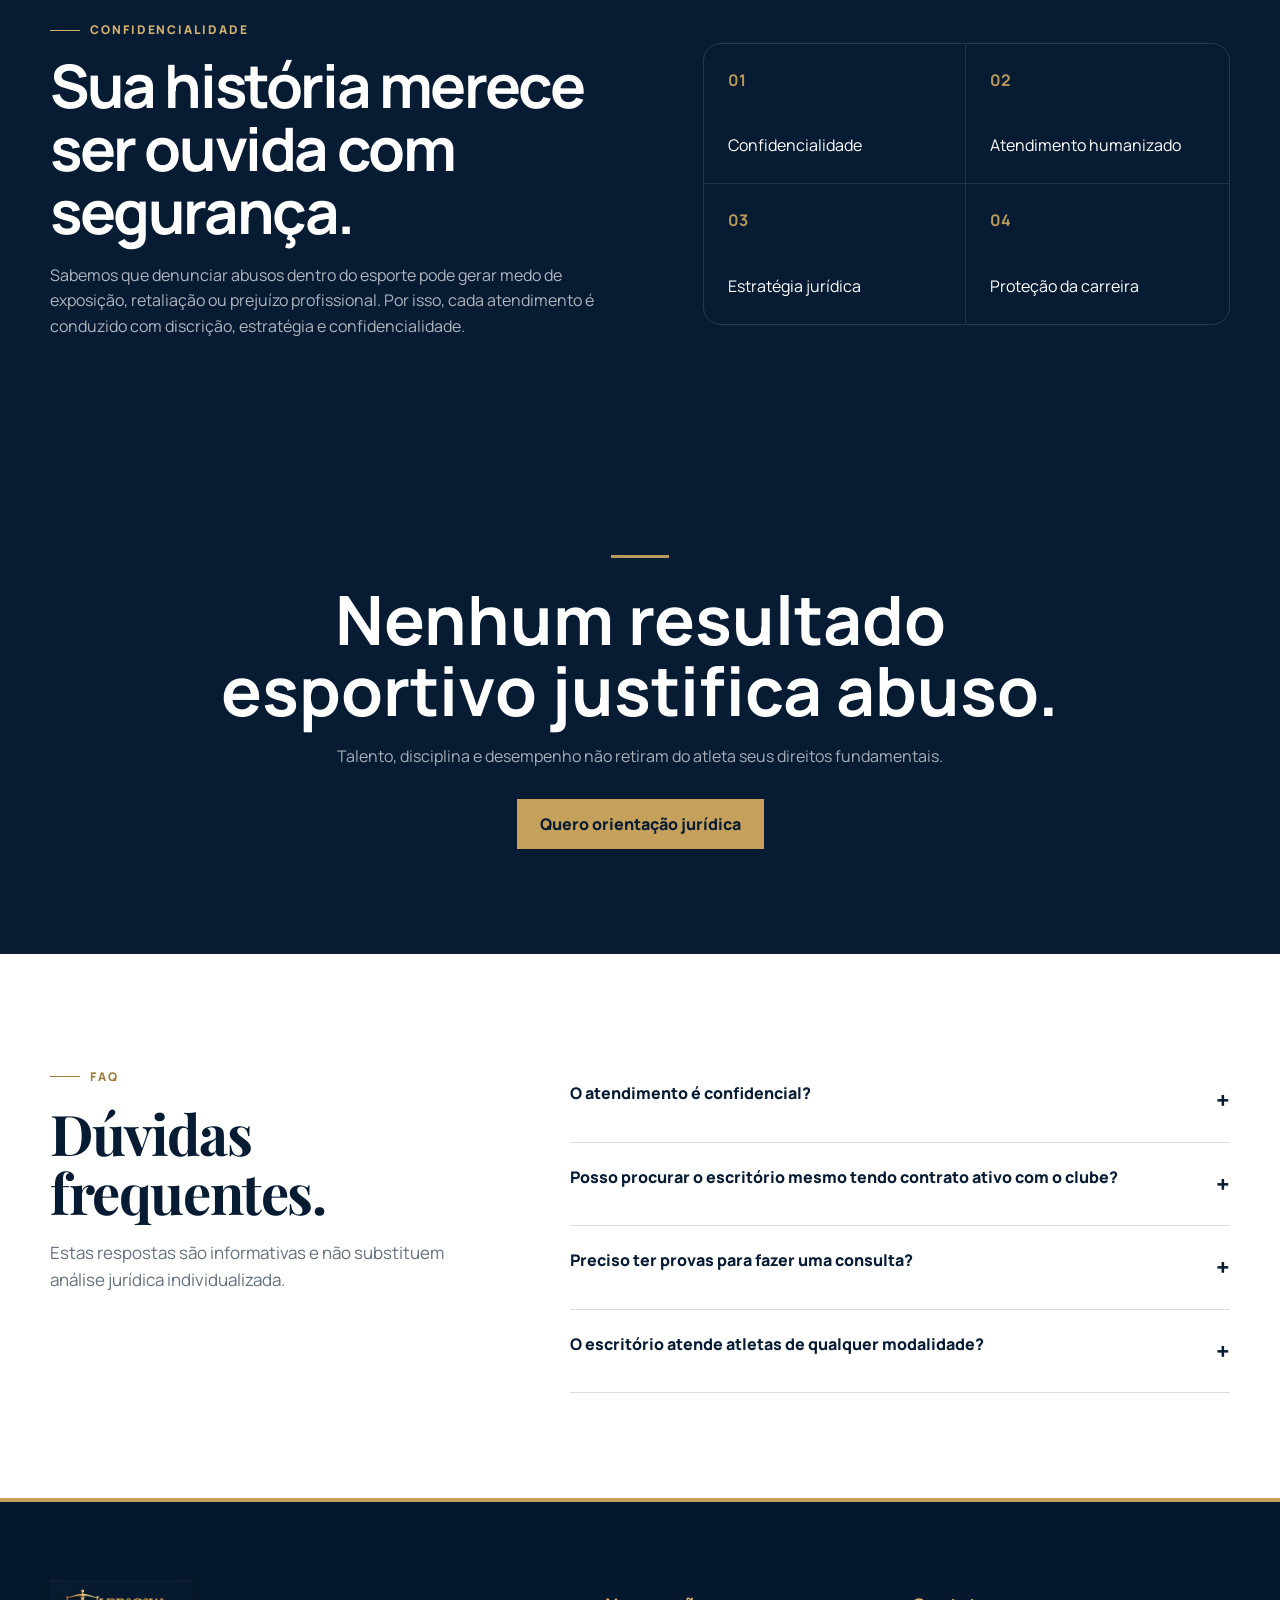
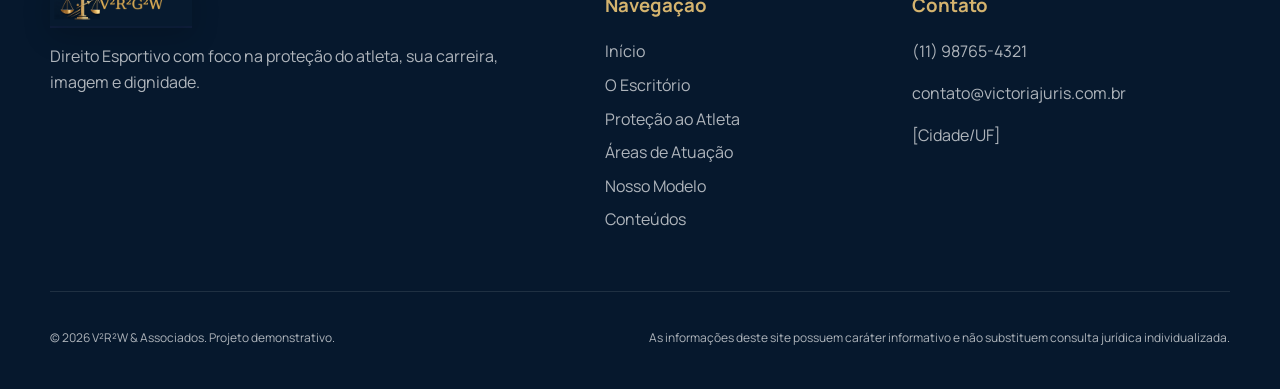
==== commit 339b2e86: "Add files via upload" ====
--- a/index.html
+++ b/index.html
@@ -4,20 +4,23 @@
   <meta charset="UTF-8" />
   <meta name="viewport" content="width=device-width, initial-scale=1.0" />
   <meta name="description" content="Escritório especializado em Direito Esportivo e proteção de atletas." />
-  <title>Victoria Juris | Direito Esportivo</title>
+  <title>V²R²W & Associados | Direito Esportivo</title>
   <link rel="preconnect" href="https://fonts.googleapis.com">
   <link rel="preconnect" href="https://fonts.gstatic.com" crossorigin>
   <link href="https://fonts.googleapis.com/css2?family=Manrope:wght@400;500;600;700;800&family=Playfair+Display:wght@700&display=swap" rel="stylesheet">
   <link rel="stylesheet" href="style.css" />
 </head>
-<body>
+<body><div id="premiumLoader" class="premium-loader loader-b" aria-hidden="true">
+<div class="loader-concept-card"><img src="assets/loader-concept-clean.png" alt="V²R²W & Associados"><div class="loader-progress"><i></i></div></div></div>
+  
+
   <a class="skip-link" href="#conteudo">Pular para o conteúdo</a>
 
   <header class="site-header" id="header">
     <div class="container header-inner">
-      <a class="brand" href="#inicio" aria-label="Victoria Juris - início">
-        <span class="brand-mark">VJ</span>
-        <span class="brand-text">Victoria <strong>Juris</strong></span>
+      <a class="brand" href="#inicio" aria-label="V²R²W & Associados - início">
+        <span class="brand-mark"><img src="assets/logo-header-compact.png" alt="V²R²W & Associados"></span>
+        
       </a>
 
       <button class="menu-toggle" id="menuToggle" aria-label="Abrir menu" aria-expanded="false" aria-controls="mainNav">
@@ -31,6 +34,7 @@
         <a href="areas.html">Áreas de Atuação</a>
         <a href="modelo.html">Nosso Modelo</a>
         <a href="conteudos.html">Conteúdos</a>
+<a href="legislacao.html">Legislação</a>
         <a href="contato.html" class="nav-cta">Fale com um especialista</a>
       </nav>
     </div>
@@ -50,7 +54,7 @@
         </div>
         <p class="hero-note">No esporte, ninguém deve escolher entre proteger sua carreira e proteger sua dignidade.</p>
       </div>
-      <div class="hero-badge" aria-hidden="true">VICTORIA JURIS<br>DIREITO ESPORTIVO</div>
+      <div class="hero-badge" aria-hidden="true">V²R²W & ASSOCIADOS<br>DIREITO ESPORTIVO</div>
     </section>
 
     
@@ -138,8 +142,8 @@
     <div class="container footer-grid">
       <div>
         <a class="brand footer-brand" href="index.html">
-          <span class="brand-mark">VJ</span>
-          <span class="brand-text">Victoria <strong>Juris</strong></span>
+          <span class="brand-mark"><img src="assets/logo-header-compact.png" alt="V²R²W & Associados"></span>
+          
         </a>
         <p>Direito Esportivo com foco na proteção do atleta, sua carreira, imagem e dignidade.</p>
       </div>
@@ -160,7 +164,7 @@
       </div>
     </div>
     <div class="container footer-bottom">
-      <p>© 2026 Victoria Juris. Projeto demonstrativo.</p>
+      <p>© 2026 V²R²W & Associados. Projeto demonstrativo.</p>
       <p>As informações deste site possuem caráter informativo e não substituem consulta jurídica individualizada.</p>
     </div>
   </footer>
--- a/style.css
+++ b/style.css
@@ -456,3 +456,825 @@
   .brand-text{font-size:15px;gap:5px}
   .brand-text strong{font-size:9px;letter-spacing:.13em}
 }
+
+/* ===== Victoria Juris page transition loader ===== */
+.page-loader{
+  position:fixed;
+  inset:0;
+  z-index:99999;
+  display:grid;
+  place-items:center;
+  background:
+    radial-gradient(circle at 50% 45%,rgba(124,58,237,.16),transparent 28%),
+    #060408;
+  opacity:0;
+  visibility:hidden;
+  pointer-events:none;
+  transition:opacity .22s ease,visibility .22s ease;
+}
+.page-loader.is-visible{
+  opacity:1;
+  visibility:visible;
+  pointer-events:all;
+}
+.vj-loader{
+  width:min(230px,70vw);
+  display:flex;
+  flex-direction:column;
+  align-items:center;
+  gap:14px;
+}
+.vj-loader-shield{
+  width:76px;
+  height:76px;
+  display:grid;
+  place-items:center;
+  border:1px solid rgba(192,132,252,.72);
+  border-radius:23px;
+  background:linear-gradient(145deg,rgba(168,85,247,.18),rgba(12,8,16,.96));
+  box-shadow:0 0 0 0 rgba(168,85,247,.30),inset 0 0 28px rgba(168,85,247,.10);
+  animation:vjPulse 1s ease-in-out infinite;
+}
+.vj-loader-shield span{
+  color:#fff;
+  font-family:"Manrope",sans-serif;
+  font-size:20px;
+  font-weight:800;
+  letter-spacing:.06em;
+}
+.vj-loader-name{
+  display:flex;
+  align-items:baseline;
+  gap:7px;
+}
+.vj-loader-name strong{
+  color:#fff;
+  font-family:"Manrope",sans-serif;
+  font-size:17px;
+  font-weight:700;
+}
+.vj-loader-name span{
+  color:#c084fc;
+  font-family:"Manrope",sans-serif;
+  font-size:10px;
+  font-weight:800;
+  letter-spacing:.16em;
+}
+.vj-loader-line{
+  width:150px;
+  height:2px;
+  overflow:hidden;
+  border-radius:99px;
+  background:rgba(255,255,255,.08);
+}
+.vj-loader-line i{
+  display:block;
+  width:45%;
+  height:100%;
+  border-radius:inherit;
+  background:linear-gradient(90deg,#7c3aed,#c084fc);
+  animation:vjLoadingLine .85s ease-in-out infinite;
+}
+@keyframes vjPulse{
+  0%,100%{transform:scale(.96);box-shadow:0 0 0 0 rgba(168,85,247,.28),inset 0 0 28px rgba(168,85,247,.10)}
+  50%{transform:scale(1.04);box-shadow:0 0 0 12px rgba(168,85,247,0),0 0 35px rgba(168,85,247,.16),inset 0 0 28px rgba(168,85,247,.14)}
+}
+@keyframes vjLoadingLine{
+  0%{transform:translateX(-115%)}
+  50%{transform:translateX(115%)}
+  100%{transform:translateX(260%)}
+}
+@media(prefers-reduced-motion:reduce){
+  .vj-loader-shield,.vj-loader-line i{animation:none}
+}
+
+/* =========================================================
+   VICTORIA JURIS V6 — AZUL / DOURADO / BRANCO
+   Institutional editorial redesign
+   ========================================================= */
+:root{
+  --navy:#071b33;
+  --navy-2:#0b2747;
+  --blue:#0e3a67;
+  --green:#b89a5b;
+  --green-dark:#9c7d3e;
+  --gold:#c6a15b;
+  --off:#f5f3ed;
+  --text:#0a2038;
+  --muted:#637080;
+  --line:#d9dee4;
+}
+
+html{scroll-behavior:smooth}
+body{
+  background:#fff;
+  color:var(--text);
+  font-family:"Manrope",sans-serif;
+}
+::selection{background:#c6a15b;color:#071b33}
+
+/* Header: clean institutional bar */
+.site-header,
+.inner-page .site-header{
+  background:#fff !important;
+  border-bottom:1px solid #e5e7eb !important;
+  box-shadow:none !important;
+}
+.site-header .brand-text,
+.inner-page .site-header .brand-text{color:#071b33}
+.site-header .brand-mark,
+.inner-page .site-header .brand-mark{
+  color:#071b33;
+  border:1px solid #c6a15b;
+  background:#fff;
+  box-shadow:none;
+}
+.main-nav a{color:#24364a}
+.main-nav a:hover,
+.main-nav a.active-page{color:#9c7d3e}
+.main-nav a.active-page::after{
+  background:#c6a15b;
+  height:1px;
+}
+.main-nav .nav-cta{
+  color:#071b33;
+  border-color:#c6a15b;
+  background:transparent;
+}
+.main-nav .nav-cta:hover{
+  background:#071b33;
+  color:#fff;
+  border-color:#071b33;
+}
+.menu-toggle span{background:#071b33}
+
+/* Brand polish */
+.brand-mark{
+  border-radius:0;
+  width:48px;height:48px;flex-basis:48px;
+  font-family:"Playfair Display",serif;
+  font-size:17px;
+}
+.brand-text{
+  color:#071b33;
+  font-family:"Playfair Display",serif;
+  font-size:20px;
+  font-weight:700;
+  gap:8px;
+}
+.brand-text strong{
+  color:#9c7d3e;
+  font-family:"Manrope",sans-serif;
+  font-size:9px;
+  letter-spacing:.18em;
+}
+
+/* Homepage hero: editorial, spacious, no stock photography */
+.hero{
+  min-height:92vh;
+  padding-top:92px;
+  color:#fff;
+  background:
+    linear-gradient(110deg,rgba(5,24,45,.99) 0%,rgba(7,35,64,.97) 56%,rgba(12,54,91,.92) 100%) !important;
+}
+.hero-overlay{
+  background:
+    linear-gradient(90deg,rgba(4,21,40,.94) 0%,rgba(7,31,57,.76) 56%,rgba(7,31,57,.18) 100%) !important;
+}
+.hero::before{
+  content:"VJ";
+  color:transparent;
+  -webkit-text-stroke:1px rgba(198,161,91,.26);
+  text-shadow:none;
+  right:4vw;
+  font-size:clamp(210px,28vw,500px);
+}
+.hero::after{
+  border:1px solid rgba(198,161,91,.28);
+  background:transparent;
+  box-shadow:none;
+}
+.hero .eyebrow,
+.page-hero .eyebrow{
+  color:#d9bd82;
+  letter-spacing:.18em;
+}
+.hero h1{
+  max-width:900px;
+  font-family:"Playfair Display",serif;
+  font-weight:700;
+  letter-spacing:-.035em;
+}
+.hero h1 .accent{color:#d4b36e}
+.hero p{color:rgba(255,255,255,.80)}
+.hero-quote{border-left-color:#c6a15b;color:rgba(255,255,255,.78)}
+.hero-grid-lines{border-color:rgba(198,161,91,.16);box-shadow:none}
+.hero-badge{border-color:rgba(198,161,91,.45);color:#fff}
+
+/* Buttons */
+.btn-primary{
+  background:#c6a15b;
+  color:#071b33;
+  border-color:#c6a15b;
+  border-radius:0;
+  box-shadow:none;
+}
+.btn-primary:hover{background:#d5b774;border-color:#d5b774}
+.btn-secondary{
+  color:#fff;
+  border-color:rgba(255,255,255,.52);
+  border-radius:0;
+}
+.btn-secondary:hover{background:#fff;color:#071b33}
+
+/* General editorial sections */
+.section,
+.page-section{padding-top:105px;padding-bottom:105px}
+.section-kicker{color:#9c7d3e;letter-spacing:.16em}
+.section-heading h2,
+.office-heading h2,
+.contact-copy h2{
+  color:#071b33;
+  font-family:"Playfair Display",serif;
+  letter-spacing:-.025em;
+}
+.section-heading p,
+.office-copy,
+.contact-copy>p{color:#637080}
+.section-heading.centered{max-width:850px}
+.section-heading.centered::after{
+  content:"";
+  display:block;
+  width:64px;height:1px;
+  margin:28px auto 0;
+  background:#c6a15b;
+}
+
+/* Cards become flatter and more refined */
+.issue-card,.area-card,.article-card,.pillar-card,.diff-card,.value-card{
+  border-radius:0 !important;
+  box-shadow:none !important;
+}
+.issue-card,.area-card,.article-card{
+  border:0;
+  border-top:1px solid #c6a15b;
+  background:#fff;
+}
+.issue-card:hover,.area-card:hover,.article-card:hover{
+  transform:translateY(-3px);
+  border-color:#071b33;
+}
+.issue-card span,.area-index,.article-card>span{color:#9c7d3e}
+.issue-card h3,.area-card h3,.article-card h3{color:#071b33}
+.issue-card p,.area-card p,.article-card p{color:#637080}
+
+/* Alternating institutional bands */
+.protection,.model,.content-section{background:#f5f3ed}
+.areas{background:#fff}
+.pillar-card{
+  background:#fff;
+  border:1px solid #dfe3e8;
+}
+.pillar-card.featured{
+  background:#071b33 !important;
+  border-color:#071b33 !important;
+}
+.pillar-card.featured h3,.pillar-card.featured p{color:#fff !important}
+.pillar-number{color:#9c7d3e}
+
+/* Model */
+.model-tabs{
+  border-bottom:1px solid #d9dee4;
+  background:transparent;
+}
+.model-tab{color:#637080}
+.model-tab.active{color:#071b33;border-color:#c6a15b}
+.model-tab b{color:#9c7d3e}
+.model-panel{
+  background:#071b33;
+  border-radius:0;
+  border:0;
+  color:#fff;
+}
+.model-panel h3,.model-panel h4{color:#fff}
+.model-panel p{color:rgba(255,255,255,.72)}
+.panel-number{color:#d4b36e}
+
+/* Confidentiality / impact */
+.confidentiality,
+.impact{
+  background:#071b33 !important;
+}
+.confidentiality::before,.impact::before{opacity:.08}
+.confidentiality .section-kicker,.impact .section-kicker{color:#d4b36e}
+
+/* Internal pages */
+.inner-page{background:#fff;color:#071b33}
+.page-hero{
+  padding:170px 0 105px;
+  background:
+    linear-gradient(115deg,#071b33 0%,#0a3157 72%,#0d416f 100%);
+  border-bottom:4px solid #c6a15b;
+}
+.page-hero::after{
+  color:transparent;
+  -webkit-text-stroke:1px rgba(198,161,91,.23);
+}
+.page-hero h1{
+  color:#fff;
+  font-family:"Playfair Display",serif;
+  letter-spacing:-.03em;
+}
+.page-hero p{color:rgba(255,255,255,.76)}
+.breadcrumbs,.breadcrumbs a{color:rgba(255,255,255,.62)}
+
+.page-section{
+  background:#fff;
+  border-bottom:1px solid #e3e6ea;
+}
+.page-section:nth-of-type(odd){background:#f7f6f2}
+
+.office-copy{color:#637080}
+.value-card{
+  background:#fff;
+  border:1px solid #dfe3e8;
+}
+.value-icon{
+  color:#9c7d3e;
+  border-color:#c6a15b;
+}
+.value-card h3{color:#9c7d3e}
+.value-card p{color:#637080}
+
+.diff-card{
+  background:#fff;
+  border:1px solid #dfe3e8;
+  border-top:2px solid #c6a15b;
+}
+.diff-card span{border-color:#c6a15b;color:#9c7d3e;border-radius:0}
+.diff-card h3{color:#071b33}
+.diff-card p{color:#637080}
+
+.office-areas-list{
+  background:#fff;
+  border:1px solid #dfe3e8;
+  border-radius:0;
+}
+.office-areas-list div{color:#445365}
+.office-areas-list div::before{background:#c6a15b}
+.audience-card{
+  border-radius:0;
+  border:1px solid #c6a15b;
+  background:#071b33;
+}
+.audience-card h3{color:#d4b36e}
+.audience-card p{color:rgba(255,255,255,.72)}
+.sport-dots span{border-color:#c6a15b;color:#d4b36e}
+
+.commitment{
+  border-radius:0;
+  border:0;
+  border-left:4px solid #c6a15b;
+  background:#071b33;
+}
+.commitment h2{color:#fff}
+.commitment p{color:rgba(255,255,255,.72)}
+.commitment blockquote{color:#d4b36e}
+
+/* Standalone cards */
+.inner-page .pillar-card,
+.inner-page .issue-card,
+.inner-page .area-card,
+.inner-page .article-card{
+  background:#fff;
+  border-color:#dfe3e8;
+  color:#071b33;
+}
+.inner-page .pillar-card h3,
+.inner-page .issue-card h3,
+.inner-page .area-card h3,
+.inner-page .article-card h3{color:#071b33}
+.inner-page .pillar-card p,
+.inner-page .issue-card p,
+.inner-page .area-card p,
+.inner-page .article-card p{color:#637080}
+.inner-page .pillar-card.featured{
+  background:#071b33 !important;
+  border-color:#071b33 !important;
+}
+.inner-page .model-page-section{background:#f5f3ed}
+.model-page-section .section-heading h2{color:#071b33}
+.model-page-section .section-heading p{color:#637080}
+
+/* Contact */
+.inner-page .contact-form{
+  background:#fff;
+  border:1px solid #dfe3e8;
+  border-radius:0;
+}
+.inner-page .contact-form label{color:#071b33}
+.inner-page .contact-form input,
+.inner-page .contact-form textarea,
+.inner-page .contact-form select{
+  background:#fff;
+  color:#071b33;
+  border-color:#cfd5dc;
+  border-radius:0;
+}
+.inner-page .contact-form input:focus,
+.inner-page .contact-form textarea:focus,
+.inner-page .contact-form select:focus{
+  border-color:#c6a15b;
+  box-shadow:0 0 0 3px rgba(198,161,91,.12);
+}
+.inner-page .contact-info{color:#445365}
+
+/* Footer */
+.site-footer{
+  background:#06182d !important;
+  color:#fff;
+  border-top:4px solid #c6a15b !important;
+}
+.site-footer .brand-mark{
+  color:#fff;
+  border-color:#c6a15b;
+  background:transparent;
+}
+.site-footer .brand-text{color:#fff}
+.site-footer .brand-text strong{color:#d4b36e}
+.site-footer h3{color:#d4b36e}
+.site-footer a,.site-footer p{color:rgba(255,255,255,.68)}
+.site-footer a:hover{color:#fff}
+
+/* Loader recolored to match the new identity */
+.page-loader{
+  background:
+    radial-gradient(circle at 50% 45%,rgba(198,161,91,.10),transparent 28%),
+    #06182d;
+}
+.vj-loader-shield{
+  border-color:#c6a15b;
+  background:#071b33;
+  box-shadow:0 0 0 0 rgba(198,161,91,.24),inset 0 0 28px rgba(198,161,91,.07);
+}
+.vj-loader-name span{color:#d4b36e}
+.vj-loader-line{background:rgba(255,255,255,.12)}
+.vj-loader-line i{background:linear-gradient(90deg,#9c7d3e,#e0c58e)}
+@keyframes vjPulse{
+  0%,100%{transform:scale(.96);box-shadow:0 0 0 0 rgba(198,161,91,.22)}
+  50%{transform:scale(1.04);box-shadow:0 0 0 12px rgba(198,161,91,0),0 0 34px rgba(198,161,91,.14)}
+}
+
+/* Mobile */
+@media(max-width:980px){
+  .main-nav{
+    background:#fff !important;
+    border-left:1px solid #e5e7eb;
+  }
+  .main-nav a{color:#071b33}
+}
+@media(max-width:720px){
+  .hero{min-height:88vh}
+  .section,.page-section{padding-top:75px;padding-bottom:75px}
+  .brand-text{font-size:17px}
+}
+
+
+/* =========================================================
+   MOTION CONCEPT — base limpa V6
+   Movimento editorial inspirado na referência enviada.
+   ========================================================= */
+html{scroll-behavior:auto}
+body{overflow-x:hidden}
+
+/* O fundo do hero fica; somente o CONTEÚDO principal viaja. */
+.hero,.page-hero{overflow:hidden}
+.hero .container,.page-hero .container{position:relative}
+.hero-copy-motion{
+  will-change:transform,opacity;
+  transform:translate3d(0,0,0);
+}
+
+/* Revelação editorial genérica */
+.motion-reveal{
+  opacity:0;
+  transform:translate3d(0,42px,0);
+  filter:blur(2px);
+  transition:
+    opacity .9s ease,
+    transform 1.05s cubic-bezier(.16,1,.3,1),
+    filter .8s ease;
+}
+.motion-reveal.motion-in{
+  opacity:1;
+  transform:translate3d(0,0,0);
+  filter:blur(0);
+}
+.motion-from-left{transform:translate3d(-72px,0,0)}
+.motion-from-right{transform:translate3d(72px,0,0)}
+.motion-from-left.motion-in,.motion-from-right.motion-in{transform:translate3d(0,0,0)}
+
+/* Cards: chegam em sequência, não todos juntos */
+.motion-card{
+  opacity:0;
+  transform:translate3d(0,58px,0) scale(.985);
+  transition:
+    opacity .75s ease,
+    transform .95s cubic-bezier(.16,1,.3,1),
+    box-shadow .4s ease,
+    border-color .4s ease;
+  transition-delay:var(--motion-delay,0ms);
+}
+.motion-card.motion-in{
+  opacity:1;
+  transform:translate3d(0,0,0) scale(1);
+}
+
+/* primeira linha pode vir levemente de lados opostos */
+.motion-card[data-motion-col="0"]{transform:translate3d(-34px,48px,0) scale(.985)}
+.motion-card[data-motion-col="2"]{transform:translate3d(34px,48px,0) scale(.985)}
+.motion-card.motion-in[data-motion-col]{transform:translate3d(0,0,0) scale(1)}
+
+/* detalhe dourado de progresso quase invisível */
+.motion-progress{
+  position:fixed;z-index:9999;left:0;top:0;width:100%;height:2px;
+  background:#c6a15b;transform:scaleX(0);transform-origin:left;
+  pointer-events:none;will-change:transform;
+}
+
+/* mantém header limpo e estável */
+.site-header{position:relative;z-index:1000}
+
+/* reduced motion */
+@media(prefers-reduced-motion:reduce){
+ .hero-copy-motion,.motion-reveal,.motion-card{
+   transform:none!important;opacity:1!important;filter:none!important;transition:none!important
+ }
+ .motion-progress{display:none}
+}
+
+/* =========================================================
+ V²R²W MOTION V1 — scene transition
+ ========================================================= */
+:root{--motion-ease:cubic-bezier(.16,1,.3,1)}
+html,body{overflow-x:hidden}
+
+/* Brand header */
+.brand-mark,.logo-mark{min-width:62px;width:auto;padding:0 10px;font-size:13px;white-space:nowrap}
+.brand-name strong,.brand-text strong{letter-spacing:-.02em}
+
+/* ESSENTIAL CONTENT IS VISIBLE BY DEFAULT */
+.motion-reveal,.motion-card{opacity:1;filter:none}
+html.motion-ready .motion-reveal:not(.motion-in){opacity:0;filter:blur(1.5px)}
+html.motion-ready .motion-card:not(.motion-in){opacity:0}
+
+/* Hero acts as the outgoing scene. Background remains vertical-scroll driven. */
+.hero,.page-hero{position:relative;overflow:hidden;isolation:isolate}
+.hero .container,.page-hero .container{position:relative}
+.hero-copy-motion,.motion-scene-copy{will-change:transform,opacity}
+
+/* Next section naturally rises into view and visually replaces hero. */
+.hero + section,.page-hero + section{
+ position:relative;z-index:5;
+ background:var(--off,#f5f3ed);
+ box-shadow:0 -2px 0 rgba(198,161,91,.72);
+}
+
+/* decorative VJ leftovers hidden: new identity should not show old monogram */
+.hero-visual .vj,.hero-visual .vj-mark,.page-hero::after{opacity:0!important}
+
+/* staggered content arrival */
+html.motion-ready .motion-card{
+ transition:opacity .7s ease,transform .95s var(--motion-ease),box-shadow .35s ease;
+ transition-delay:var(--motion-delay,0ms)
+}
+html.motion-ready .motion-card:not(.motion-in){transform:translate3d(var(--entry-x,0),52px,0) scale(.988)}
+html.motion-ready .motion-card.motion-in{transform:none}
+.motion-card:nth-child(3n+1){--entry-x:-32px}
+.motion-card:nth-child(3n+2){--entry-x:0px}
+.motion-card:nth-child(3n){--entry-x:32px}
+
+/* Legislation */
+.legislation-grid{display:grid;grid-template-columns:repeat(3,1fr);gap:20px;margin-top:48px}
+.law-card{background:#fff;border-top:2px solid #c6a15b;padding:36px;min-height:330px;display:flex;flex-direction:column;align-items:flex-start}
+.law-card>span{font-family:"Playfair Display",serif;font-size:48px;color:rgba(198,161,91,.2);align-self:flex-end;line-height:1}
+.law-card small{font-weight:700;letter-spacing:.16em;color:#9c7d3e;margin-bottom:22px}
+.law-card h3{font-family:"Playfair Display",serif;color:#071b33;font-size:28px;margin:0 0 14px}
+.law-card p{color:#637080;line-height:1.65}
+.law-card a{margin-top:auto;color:#071b33;font-weight:700;text-decoration:none}
+@media(max-width:900px){.legislation-grid{grid-template-columns:1fr}.law-card{min-height:260px}}
+
+/* loading concept: CSS 3D V² R² W, counter-clockwise */
+.v2-loader-demo{perspective:700px}
+@keyframes v2r2wSpinCCW{to{transform:rotateY(-360deg)}}
+
+/* =========================================================
+   MOTION V2 — capa sai rápido; conteúdo sobe para a direita
+   ========================================================= */
+.hero,.page-hero{
+  will-change:opacity;
+}
+.hero-copy-motion,.motion-scene-copy{
+  transform-origin:center center;
+  will-change:transform,opacity;
+}
+/* A próxima seção toma a tela imediatamente após a capa */
+.hero + section,.page-hero + section{
+  position:relative;
+  z-index:10;
+}
+
+/* =========================================================
+   MOTION V3 — capa encaixada / sem vazio intermediário
+   ========================================================= */
+.brand{gap:0!important}
+.brand-mark,.logo-mark{
+  min-width:72px!important;width:auto!important;padding:0 10px!important;
+  font-family:"Playfair Display",serif!important;font-size:14px!important;
+  letter-spacing:.01em!important;
+}
+.brand-name,.brand-text{display:none!important}
+
+/* A capa não deve desbotar e deixar um retângulo vazio. */
+.hero,.page-hero{
+  opacity:1!important;
+  filter:none!important;
+}
+
+/* Próxima seção fica pronta para subir visualmente por cima da capa. */
+.hero + section,.page-hero + section{
+  position:relative;
+  z-index:20;
+  will-change:transform;
+  transform:translate3d(0,0,0);
+  box-shadow:0 -2px 0 #c6a15b;
+}
+
+/* V4 — hero/capa some 100% depois da transição */
+.hero.motion-cover-gone,.page-hero.motion-cover-gone{
+  visibility:hidden!important;
+}
+
+/* V6 fixes: persistent navigation + exact hero restoration */
+.site-header{
+  position:sticky!important;
+  top:0!important;
+  z-index:5000!important;
+  background:#fff!important;
+  width:100%;
+}
+.hero,.page-hero{scroll-margin-top:0}
+
+/* =========================================================
+   V7 FINAL FIXES
+   1) header permanently fixed
+   2) hero rest state exactly fills viewport below header
+   ========================================================= */
+:root{--fixed-header-h:78px}
+
+.site-header{
+  position:fixed!important;
+  top:0!important;left:0!important;right:0!important;
+  width:100%!important;
+  z-index:99999!important;
+  transform:none!important;
+  opacity:1!important;
+  visibility:visible!important;
+  background:#fff!important;
+}
+body{padding-top:var(--fixed-header-h)!important}
+
+/* The cover fills exactly the remaining viewport, so no next-section strip is visible. */
+.hero{
+  min-height:calc(100vh - var(--fixed-header-h))!important;
+  height:calc(100vh - var(--fixed-header-h))!important;
+}
+.page-hero{
+  /* internal covers keep their intended size */
+}
+
+/* when back at top, absolutely no transform/margin from previous transition */
+body.v7-cover-rest .hero + section{
+  transform:none!important;
+  margin-bottom:0!important;
+}
+@media(max-width:900px){
+ :root{--fixed-header-h:72px}
+}
+
+/* V8 A/B — new approved identity + premium loader */
+.brand-mark,.logo-mark{width:118px!important;height:52px!important;padding:0!important;border:0!important;overflow:hidden!important;background:#071b33!important}
+.brand-mark img,.logo-mark img{width:100%!important;height:100%!important;object-fit:cover!important;object-position:center!important;display:block!important}
+.premium-loader{position:fixed;inset:0;z-index:2147483647;background:radial-gradient(circle at 50% 42%,#123b64 0,#071b33 52%,#041426 100%);display:grid;place-items:center;opacity:1;visibility:visible;transition:opacity .75s ease,visibility .75s ease}
+.premium-loader.is-leaving{opacity:0;visibility:hidden;pointer-events:none}
+.loader-core{text-align:center;perspective:900px;position:relative}
+.loader-coin{width:124px;height:124px;margin:auto;position:relative;transform-style:preserve-3d;animation:coinSpin 2.6s linear infinite}
+.loader-face{position:absolute;inset:0;border:1px solid #c6a15b;border-radius:50%;display:grid;place-items:center;backface-visibility:hidden;color:#d7b86d;font-size:58px;box-shadow:0 0 38px rgba(198,161,91,.15),inset 0 0 25px rgba(198,161,91,.1)}
+.loader-back{transform:rotateY(180deg);font:700 17px Georgia,serif;letter-spacing:.08em}
+.loader-orbit{position:absolute;width:160px;height:160px;border:1px solid rgba(198,161,91,.28);border-radius:50%;left:50%;top:62px;transform:translate(-50%,-50%) rotateX(68deg);animation:orbit 3.8s linear infinite}
+.loader-title{margin-top:27px;color:#d7b86d;font:500 28px Georgia,serif;letter-spacing:.035em}.loader-title span{font-size:.82em}
+.loader-sub{margin-top:8px;color:#d9c69a;text-transform:uppercase;letter-spacing:.18em;font-size:10px}
+.loader-progress{width:270px;height:2px;margin:25px auto 0;background:rgba(255,255,255,.12);overflow:hidden}.loader-progress i{display:block;height:100%;width:0;background:#d5aa52;animation:loadbar 2.35s cubic-bezier(.22,.7,.25,1) forwards}
+@keyframes coinSpin{to{transform:rotateY(-360deg)}}@keyframes orbit{to{transform:translate(-50%,-50%) rotateX(68deg) rotateZ(-360deg)}}@keyframes loadbar{to{width:100%}}
+.loader-b{background:#06192e}.loader-concept-card{width:min(100vw,1280px);height:min(100vh,720px);position:relative;display:grid;place-items:center;overflow:hidden}
+.loader-concept-card>img{width:100%;height:100%;object-fit:cover;display:block}
+.loader-b .loader-progress{position:absolute;left:50%;bottom:9%;transform:translateX(-50%);width:min(340px,52vw)}
+@media(prefers-reduced-motion:reduce){.loader-coin,.loader-orbit{animation:none}}
+
+/* =========================================================
+   V9B — legacy loader removed permanently
+   ========================================================= */
+.page-loader,#pageLoader,.vj-loader,.vj-loader-shield,.vj-loader-name,
+.vj-loader-line,.loader-screen:not(.premium-loader){
+  display:none!important;
+  visibility:hidden!important;
+  opacity:0!important;
+  pointer-events:none!important;
+}
+
+/* New B loader: only ONE visible loading bar.
+   The bar is aligned over the bar already drawn in the artwork. */
+.loader-b .loader-progress{
+  position:absolute!important;
+  left:50%!important;
+  bottom:16.55%!important;
+  transform:translateX(-50%)!important;
+  width:min(300px,24vw)!important;
+  height:4px!important;
+  margin:0!important;
+  background:rgba(7,27,51,.62)!important;
+  border-radius:999px!important;
+  overflow:hidden!important;
+  z-index:5!important;
+}
+.loader-b .loader-progress i{
+  display:block!important;
+  width:0;
+  height:100%!important;
+  background:linear-gradient(90deg,#b98d3e,#f0c76c)!important;
+  box-shadow:0 0 12px rgba(240,199,108,.75)!important;
+  border-radius:999px!important;
+  animation:v9SingleBar 2.35s cubic-bezier(.22,.7,.25,1) forwards!important;
+}
+@keyframes v9SingleBar{to{width:100%}}
+
+/* V10 — compact header identity + seamless loader */
+.brand-mark,.logo-mark{
+  width:142px!important;
+  height:48px!important;
+  background:#071a2f!important;
+  overflow:hidden!important;
+}
+.brand-mark img,.logo-mark img{
+  width:100%!important;height:100%!important;
+  object-fit:contain!important;
+  object-position:center!important;
+  display:block!important;
+}
+/* Match the outer loader to the artwork edge so letterboxing is invisible. */
+.loader-b{
+  background:#052141!important;
+}
+.loader-concept-card{
+  width:100vw!important;
+  height:100vh!important;
+  background:#052141!important;
+}
+.loader-concept-card>img{
+  width:100%!important;
+  height:100%!important;
+  object-fit:contain!important;
+  background:#052141!important;
+}
+/* Only the animated CSS bar remains; baked-in bar was removed from the artwork. */
+.loader-b .loader-progress{
+  bottom:12.9%!important;
+  width:min(395px,24vw)!important;
+  height:4px!important;
+  background:rgba(255,255,255,.10)!important;
+}
+@media(max-width:900px){
+  .brand-mark,.logo-mark{width:112px!important;height:42px!important}
+  .loader-b .loader-progress{width:min(310px,48vw)!important}
+}
+
+/* V11 — larger header brand */
+.site-header .brand-mark,
+.site-header .logo-mark{
+  width:190px!important;
+  height:60px!important;
+  flex:0 0 190px!important;
+}
+.site-header .brand-mark img,
+.site-header .logo-mark img{
+  width:100%!important;
+  height:100%!important;
+  object-fit:cover!important;
+  object-position:center!important;
+  transform:scale(1.18);
+}
+@media(max-width:900px){
+  .site-header .brand-mark,.site-header .logo-mark{
+    width:145px!important;height:50px!important;flex-basis:145px!important;
+  }
+}
